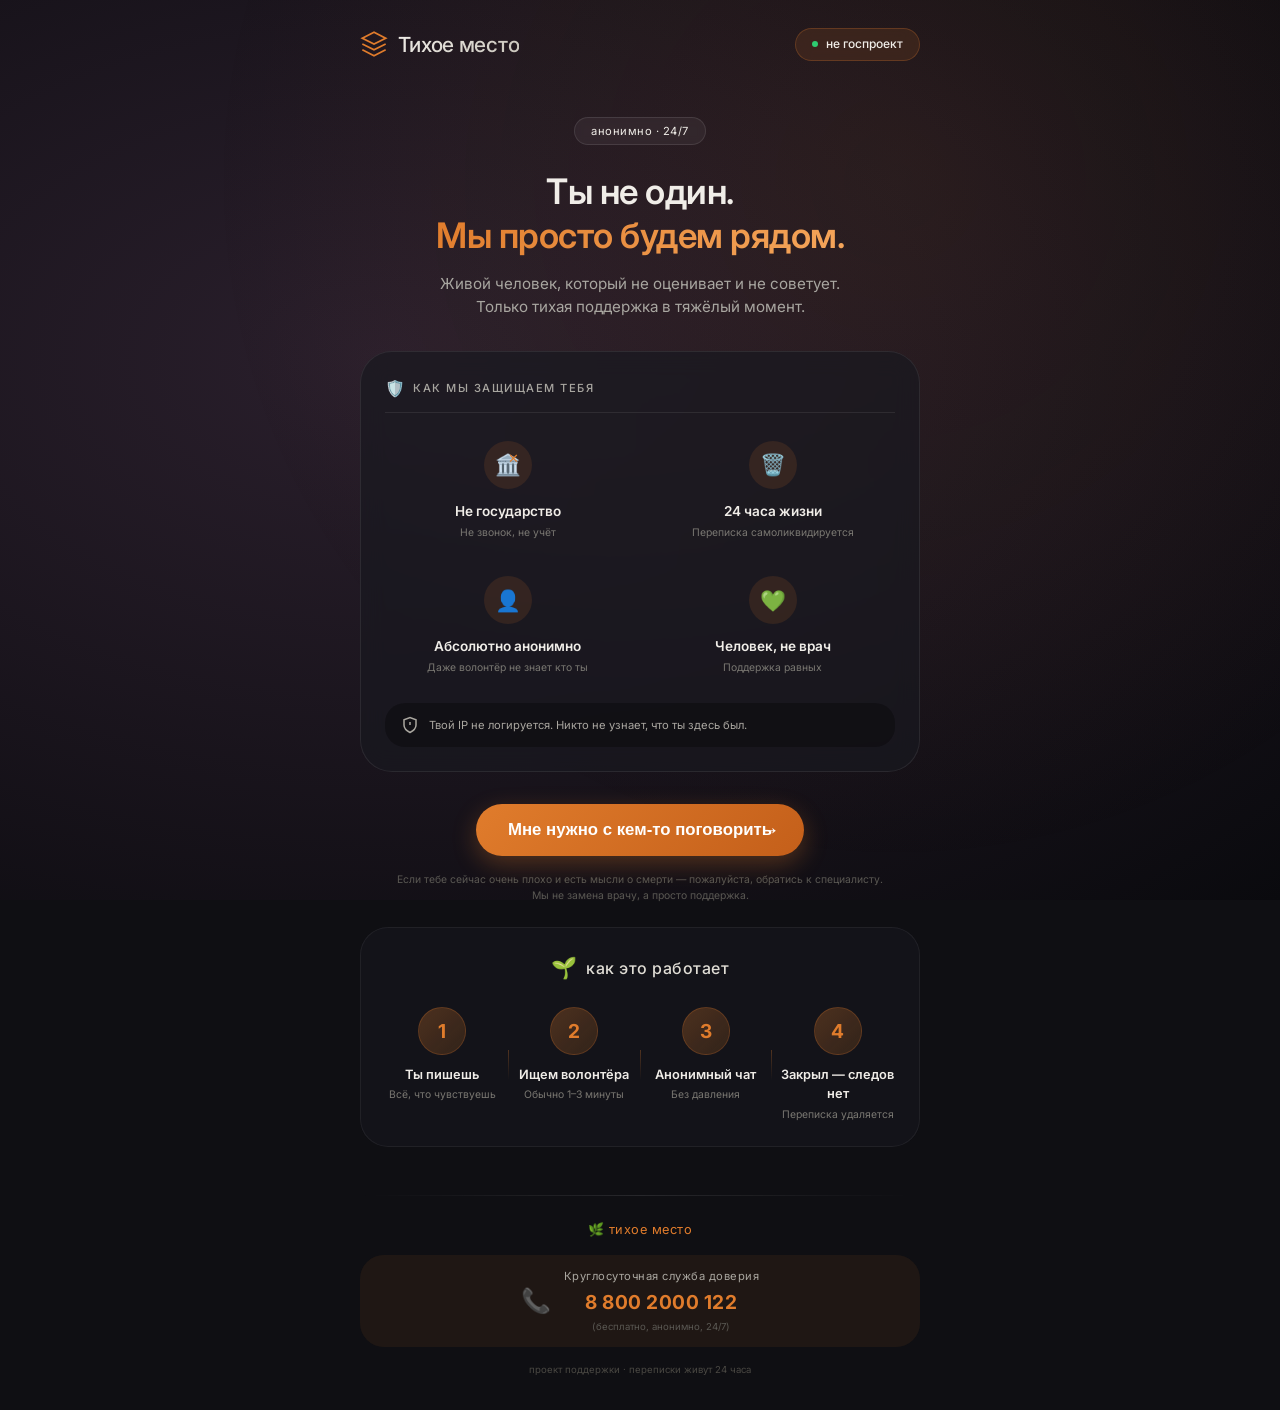
==== index.html @ 282c23d3 "rename: Тихий угол → Тихое место" ====
<!DOCTYPE html>
<html lang="ru">

<head>
  <meta charset="UTF-8">
  <meta name="viewport" content="width=device-width, initial-scale=1.0, user-scalable=yes, viewport-fit=cover">
  <title>Тихое место — анонимная поддержка</title>
  <link rel="stylesheet" href="style.css">
  <link
    href="https://fonts.googleapis.com/css2?family=Inter:opsz,wght@14..32,300;14..32,400;14..32,500;14..32,600;14..32,700&display=swap"
    rel="stylesheet">
</head>

<body>
  <div class="app">
    <div class="bg-gradient"></div>
    <div class="bg-blur"></div>

    <header class="header animate-fade-down">
      <div class="logo">
        <div class="logo-icon">
          <svg width="28" height="28" viewBox="0 0 24 24" fill="none" stroke="currentColor" stroke-width="1.5">
            <path d="M12 2L2 7l10 5 10-5-10-5zM2 17l10 5 10-5M2 12l10 5 10-5" />
          </svg>
        </div>
        <span class="logo-text">Тихое место</span>
      </div>
      <div class="trust-badge">
        <span class="badge-dot"></span>
        <span>не госпроект</span>
      </div>
    </header>

    <main class="main">
      <div class="hero animate-fade-up">
        <div class="hero-badge">
          <span>анонимно · 24/7</span>
        </div>
        <h1 class="hero-title">
          Ты не один.
          <br>
          <span class="hero-highlight">Мы просто будем рядом.</span>
        </h1>
        <p class="hero-description">
          Живой человек, который не оценивает и не советует.<br>
          Только тихая поддержка в тяжёлый момент.
        </p>
      </div>

      <div class="trust-card animate-scale-in">
        <div class="trust-header">
          <span class="trust-header-icon">🛡️</span>
          <span class="trust-header-title">как мы защищаем тебя</span>
        </div>
        <div class="trust-grid">
          <div class="trust-item">
            <div class="trust-icon-bg">
              <span>🏛️</span>
              <span class="cross">✕</span>
            </div>
            <div class="trust-text">Не государство</div>
            <div class="trust-sub">Не звонок, не учёт</div>
          </div>
          <div class="trust-item">
            <div class="trust-icon-bg">
              <span>🗑️</span>
            </div>
            <div class="trust-text">24 часа жизни</div>
            <div class="trust-sub">Переписка самоликвидируется</div>
          </div>
          <div class="trust-item">
            <div class="trust-icon-bg">
              <span>👤</span>
            </div>
            <div class="trust-text">Абсолютно анонимно</div>
            <div class="trust-sub">Даже волонтёр не знает кто ты</div>
          </div>
          <div class="trust-item">
            <div class="trust-icon-bg">
              <span>💚</span>
            </div>
            <div class="trust-text">Человек, не врач</div>
            <div class="trust-sub">Поддержка равных</div>
          </div>
        </div>
        <div class="trust-footer">
          <svg width="18" height="18" viewBox="0 0 24 24" fill="none" stroke="currentColor" stroke-width="2">
            <path d="M12 22s8-4 8-10V5l-8-3-8 3v7c0 6 8 10 8 10z" />
            <path d="M12 8v4M12 16h.01" />
          </svg>
          <span>Твой IP не логируется. Никто не узнает, что ты здесь был.</span>
        </div>
      </div>

      <div class="action animate-fade-up">
        <button id="startChatBtn" class="start-btn">
          <span class="btn-text">Мне нужно с кем-то поговорить</span>
          <span class="btn-glow"></span>
          <span class="btn-arrow">→</span>
        </button>
        <p class="disclaimer">
          Если тебе сейчас очень плохо и есть мысли о смерти — пожалуйста, обратись к специалисту.
          <br>Мы не замена врачу, а просто поддержка.
        </p>
      </div>

      <div class="how-card animate-fade-up">
        <div class="how-header">
          <div class="how-icon">🌱</div>
          <h3 class="how-title">как это работает</h3>
        </div>
        <div class="steps">
          <div class="step">
            <div class="step-circle">
              <span>1</span>
              <div class="step-pulse"></div>
            </div>
            <div class="step-info">
              <div class="step-title">Ты пишешь</div>
              <div class="step-desc">Всё, что чувствуешь</div>
            </div>
          </div>
          <div class="step-line"></div>
          <div class="step">
            <div class="step-circle">
              <span>2</span>
              <div class="step-pulse"></div>
            </div>
            <div class="step-info">
              <div class="step-title">Ищем волонтёра</div>
              <div class="step-desc">Обычно 1–3 минуты</div>
            </div>
          </div>
          <div class="step-line"></div>
          <div class="step">
            <div class="step-circle">
              <span>3</span>
              <div class="step-pulse"></div>
            </div>
            <div class="step-info">
              <div class="step-title">Анонимный чат</div>
              <div class="step-desc">Без давления</div>
            </div>
          </div>
          <div class="step-line"></div>
          <div class="step">
            <div class="step-circle">
              <span>4</span>
              <div class="step-pulse"></div>
            </div>
            <div class="step-info">
              <div class="step-title">Закрыл — следов нет</div>
              <div class="step-desc">Переписка удаляется</div>
            </div>
          </div>
        </div>
      </div>
    </main>

    <footer class="footer animate-fade-up">
      <div class="footer-divider"></div>
      <div class="footer-content">
        <div class="footer-logo">🌿 тихое место</div>
        <div class="footer-hotline">
          <div class="hotline-icon">📞</div>
          <div class="hotline-text">
            <span class="hotline-label">Круглосуточная служба доверия</span>
            <a href="tel:88002000122" class="hotline-number">8 800 2000 122</a>
            <span class="hotline-note">(бесплатно, анонимно, 24/7)</span>
          </div>
        </div>
        <div class="footer-copyright">
          <span>проект поддержки · переписки живут 24 часа</span>
        </div>
      </div>
    </footer>
  </div>

  <div id="chatModal" class="modal hidden">
    <div class="modal-overlay"></div>
    <div class="modal-container">
      <div class="modal-header">
        <div class="modal-status">
          <div class="status-dot pulse"></div>
          <span>анонимный чат</span>
        </div>
        <button id="closeChatModal" class="modal-close">
          <svg width="20" height="20" viewBox="0 0 24 24" fill="none" stroke="currentColor" stroke-width="2">
            <line x1="18" y1="6" x2="6" y2="18"></line>
            <line x1="6" y1="6" x2="18" y2="18"></line>
          </svg>
        </button>
      </div>
      <div id="chatMessages" class="chat-messages">
        <div class="message-system">
          <span class="msg-icon">🤝</span>
          <span>Ты в безопасном пространстве. Волонтёр не знает, кто ты.</span>
        </div>
        <div class="message-system">
          <div class="typing-dots">
            <span></span><span></span><span></span>
          </div>
          <span>Ожидание собеседника...</span>
        </div>
      </div>
      <div class="chat-input-wrapper">
        <div class="input-container">
          <textarea id="chatInput" placeholder="Напиши что-нибудь..." rows="1" disabled></textarea>
          <button id="sendChatBtn" class="send-btn" disabled>
            <svg width="20" height="20" viewBox="0 0 24 24" fill="none" stroke="currentColor" stroke-width="2">
              <line x1="22" y1="2" x2="11" y2="13"></line>
              <polygon points="22 2 15 22 11 13 2 9 22 2"></polygon>
            </svg>
          </button>
        </div>
        <button id="panicBtn" class="panic-btn">
          <svg width="16" height="16" viewBox="0 0 24 24" fill="none" stroke="currentColor" stroke-width="2">
            <circle cx="12" cy="12" r="10"></circle>
            <line x1="12" y1="8" x2="12" y2="12"></line>
            <line x1="12" y1="16" x2="12.01" y2="16"></line>
          </svg>
          <span>Закончить и стереть всё</span>
        </button>
      </div>
    </div>
  </div>

  <script src="script.js"></script>
</body>

</html>
---- style.css ----
* {
  margin: 0;
  padding: 0;
  box-sizing: border-box;
}

body {
  font-family: 'Inter', sans-serif;
  background: #0f0f13;
  color: #f0ede8;
  line-height: 1.5;
  -webkit-tap-highlight-color: transparent;
}

.app {
  position: relative;
  max-width: 600px;
  margin: 0 auto;
  padding: 1rem 1.25rem 2rem;
  min-height: 100vh;
  z-index: 2;
}

.bg-gradient {
  position: fixed;
  top: 0;
  left: 0;
  right: 0;
  bottom: 0;
  background: radial-gradient(ellipse at 30% 40%, #2a1f2c 0%, #0a0a0e 100%);
  z-index: -2;
}

.bg-blur {
  position: fixed;
  top: 0;
  left: 0;
  right: 0;
  bottom: 0;
  background: radial-gradient(circle at 70% 20%, rgba(224, 124, 44, 0.08) 0%, transparent 60%);
  z-index: -1;
}

@keyframes fadeDown {
  from {
    opacity: 0;
    transform: translateY(-20px);
  }

  to {
    opacity: 1;
    transform: translateY(0);
  }
}

@keyframes fadeUp {
  from {
    opacity: 0;
    transform: translateY(30px);
  }

  to {
    opacity: 1;
    transform: translateY(0);
  }
}

@keyframes scaleIn {
  from {
    opacity: 0;
    transform: scale(0.96);
  }

  to {
    opacity: 1;
    transform: scale(1);
  }
}

@keyframes pulse {

  0%,
  100% {
    opacity: 1;
    transform: scale(1);
  }

  50% {
    opacity: 0.5;
    transform: scale(1.2);
  }
}

@keyframes borderGlow {

  0%,
  100% {
    border-color: rgba(224, 124, 44, 0.3);
  }

  50% {
    border-color: rgba(224, 124, 44, 0.8);
  }
}

@keyframes shimmer {
  0% {
    background-position: -200% 0;
  }

  100% {
    background-position: 200% 0;
  }
}

.animate-fade-down {
  animation: fadeDown 0.6s ease-out;
}

.animate-fade-up {
  animation: fadeUp 0.6s ease-out;
}

.animate-scale-in {
  animation: scaleIn 0.5s ease-out;
}

.header {
  display: flex;
  justify-content: space-between;
  align-items: center;
  padding: 0.75rem 0 1.5rem;
  margin-bottom: 1rem;
}

.logo {
  display: flex;
  align-items: center;
  gap: 0.6rem;
  font-size: 1.3rem;
  font-weight: 500;
  letter-spacing: -0.3px;
}

.logo-icon {
  color: #e07c2c;
  display: flex;
  align-items: center;
}

.logo-text {
  background: linear-gradient(135deg, #f0ede8 0%, #c9c5bb 100%);
  -webkit-background-clip: text;
  background-clip: text;
  color: transparent;
  font-weight: 500;
}

.trust-badge {
  background: rgba(224, 124, 44, 0.12);
  backdrop-filter: blur(8px);
  padding: 0.4rem 1rem;
  border-radius: 40px;
  font-size: 0.75rem;
  font-weight: 500;
  display: flex;
  align-items: center;
  gap: 0.5rem;
  border: 1px solid rgba(224, 124, 44, 0.25);
}

.badge-dot {
  width: 6px;
  height: 6px;
  background: #2ecc71;
  border-radius: 50%;
  animation: pulse 1.5s infinite;
}

.hero {
  text-align: center;
  margin: 2rem 0 2rem;
}

.hero-badge {
  display: inline-flex;
  background: rgba(255, 255, 255, 0.05);
  backdrop-filter: blur(4px);
  padding: 0.3rem 1rem;
  border-radius: 40px;
  font-size: 0.7rem;
  letter-spacing: 0.5px;
  margin-bottom: 1.5rem;
  border: 0.5px solid rgba(255, 255, 255, 0.1);
}

.hero-title {
  font-size: 2.2rem;
  font-weight: 600;
  line-height: 1.25;
  margin-bottom: 1rem;
  letter-spacing: -0.5px;
}

.hero-highlight {
  background: linear-gradient(135deg, #e07c2c, #f5a65b);
  -webkit-background-clip: text;
  background-clip: text;
  color: transparent;
}

.hero-description {
  font-size: 0.95rem;
  color: #a8a6a0;
  line-height: 1.5;
}

.trust-card {
  background: rgba(25, 25, 32, 0.7);
  backdrop-filter: blur(12px);
  border-radius: 32px;
  padding: 1.5rem;
  margin-bottom: 2rem;
  border: 1px solid rgba(255, 255, 255, 0.08);
  transition: all 0.3s ease;
}

.trust-header {
  display: flex;
  align-items: center;
  gap: 0.5rem;
  margin-bottom: 1.25rem;
  padding-bottom: 0.75rem;
  border-bottom: 1px solid rgba(255, 255, 255, 0.08);
}

.trust-header-icon {
  font-size: 1rem;
}

.trust-header-title {
  font-size: 0.7rem;
  text-transform: uppercase;
  letter-spacing: 1.5px;
  color: #a8a6a0;
  font-weight: 500;
}

.trust-grid {
  display: grid;
  grid-template-columns: repeat(2, 1fr);
  gap: 1.25rem;
  margin-bottom: 1.25rem;
}

.trust-item {
  text-align: center;
  padding: 0.5rem;
}

.trust-icon-bg {
  background: rgba(224, 124, 44, 0.12);
  width: 48px;
  height: 48px;
  border-radius: 24px;
  display: flex;
  align-items: center;
  justify-content: center;
  margin: 0 auto 0.75rem;
  position: relative;
  font-size: 1.3rem;
}

.cross {
  position: absolute;
  font-size: 0.8rem;
  color: #e07c2c;
  margin-left: 0.8rem;
  margin-top: -0.8rem;
}

.trust-text {
  font-weight: 600;
  font-size: 0.85rem;
  margin-bottom: 0.2rem;
}

.trust-sub {
  font-size: 0.65rem;
  color: #7a7872;
}

.trust-footer {
  background: rgba(0, 0, 0, 0.3);
  border-radius: 20px;
  padding: 0.8rem 1rem;
  font-size: 0.7rem;
  display: flex;
  align-items: center;
  gap: 0.6rem;
  color: #aaa7a0;
}

.action {
  margin: 2rem 0 1.5rem;
  text-align: center;
}

.start-btn {
  background: linear-gradient(135deg, #e07c2c, #c45f1a);
  border: none;
  padding: 0;
  border-radius: 60px;
  cursor: pointer;
  position: relative;
  overflow: hidden;
  transition: transform 0.2s ease, box-shadow 0.2s ease;
  box-shadow: 0 8px 24px rgba(224, 124, 44, 0.3);
}

.start-btn:hover {
  transform: scale(1.02);
  box-shadow: 0 12px 32px rgba(224, 124, 44, 0.4);
}

.btn-text {
  display: inline-block;
  padding: 1rem 2rem;
  font-size: 1.05rem;
  font-weight: 600;
  color: white;
  background: transparent;
  position: relative;
  z-index: 2;
}

.btn-glow {
  position: absolute;
  top: 0;
  left: -100%;
  width: 100%;
  height: 100%;
  background: linear-gradient(90deg, transparent, rgba(255, 255, 255, 0.2), transparent);
  animation: shimmer 3s infinite;
}

.btn-arrow {
  position: absolute;
  right: 1.5rem;
  top: 50%;
  transform: translateY(-50%);
  font-size: 1.3rem;
  color: white;
  z-index: 2;
}

.disclaimer {
  font-size: 0.65rem;
  color: #5a5853;
  margin-top: 1rem;
  max-width: 90%;
  margin-left: auto;
  margin-right: auto;
}

.how-card {
  background: rgba(25, 25, 32, 0.5);
  backdrop-filter: blur(8px);
  border-radius: 28px;
  padding: 1.5rem;
  margin: 1rem 0 1.5rem;
  border: 1px solid rgba(255, 255, 255, 0.06);
}

.how-header {
  display: flex;
  align-items: center;
  justify-content: center;
  gap: 0.6rem;
  margin-bottom: 1.5rem;
}

.how-icon {
  font-size: 1.3rem;
}

.how-title {
  font-size: 1rem;
  font-weight: 500;
  letter-spacing: 0.5px;
  color: #e0ddd5;
}

.steps {
  display: flex;
  flex-wrap: wrap;
  justify-content: space-between;
  gap: 0.5rem;
}

.step {
  flex: 1;
  min-width: 100px;
  text-align: center;
  display: flex;
  flex-direction: column;
  align-items: center;
  gap: 0.6rem;
}

.step-circle {
  width: 48px;
  height: 48px;
  background: linear-gradient(135deg, rgba(224, 124, 44, 0.2), rgba(224, 124, 44, 0.05));
  border-radius: 50%;
  display: flex;
  align-items: center;
  justify-content: center;
  font-weight: 700;
  font-size: 1.2rem;
  color: #e07c2c;
  border: 1px solid rgba(224, 124, 44, 0.3);
  position: relative;
}

.step-pulse {
  position: absolute;
  width: 100%;
  height: 100%;
  border-radius: 50%;
  animation: pulse 2s infinite;
  background: rgba(224, 124, 44, 0.1);
}

.step-info {
  text-align: center;
}

.step-title {
  font-size: 0.8rem;
  font-weight: 600;
  margin-bottom: 0.2rem;
}

.step-desc {
  font-size: 0.65rem;
  color: #7a7872;
}

.step-line {
  width: 1px;
  height: 30px;
  background: linear-gradient(to bottom, rgba(224, 124, 44, 0.3), transparent);
  align-self: center;
}

@media (max-width: 500px) {
  .step-line {
    display: none;
  }

  .step {
    min-width: 80px;
  }

  .hero-title {
    font-size: 1.8rem;
  }
}

.footer {
  margin-top: 2rem;
  padding-top: 1rem;
}

.footer-divider {
  height: 1px;
  background: linear-gradient(90deg, transparent, rgba(255, 255, 255, 0.1), transparent);
  margin-bottom: 1.5rem;
}

.footer-content {
  text-align: center;
}

.footer-logo {
  font-size: 0.8rem;
  color: #e07c2c;
  margin-bottom: 1rem;
  letter-spacing: 0.5px;
}

.footer-hotline {
  background: rgba(224, 124, 44, 0.08);
  border-radius: 24px;
  padding: 0.8rem 1.2rem;
  display: flex;
  align-items: center;
  justify-content: center;
  gap: 0.8rem;
  margin-bottom: 1rem;
  flex-wrap: wrap;
}

.hotline-icon {
  font-size: 1.5rem;
}

.hotline-text {
  display: flex;
  flex-direction: column;
  gap: 0.2rem;
}

.hotline-label {
  font-size: 0.7rem;
  color: #aaa7a0;
  letter-spacing: 0.5px;
}

.hotline-number {
  font-size: 1.2rem;
  font-weight: 700;
  color: #e07c2c;
  text-decoration: none;
  letter-spacing: 0.5px;
}

.hotline-note {
  font-size: 0.6rem;
  color: #5a5853;
}

.footer-copyright {
  font-size: 0.6rem;
  color: #4a4843;
}

.modal {
  position: fixed;
  top: 0;
  left: 0;
  width: 100%;
  height: 100%;
  z-index: 2000;
  display: flex;
  align-items: center;
  justify-content: center;
}

.modal.hidden {
  display: none;
}

.modal-overlay {
  position: absolute;
  top: 0;
  left: 0;
  width: 100%;
  height: 100%;
  background: rgba(8, 8, 12, 0.92);
  backdrop-filter: blur(16px);
}

.modal-container {
  position: relative;
  width: 90%;
  max-width: 480px;
  height: 75vh;
  background: rgba(20, 20, 26, 0.96);
  backdrop-filter: blur(20px);
  border-radius: 36px;
  display: flex;
  flex-direction: column;
  overflow: hidden;
  border: 1px solid rgba(224, 124, 44, 0.2);
  box-shadow: 0 25px 50px rgba(0, 0, 0, 0.5);
  animation: scaleIn 0.3s ease-out;
}

.modal-header {
  display: flex;
  justify-content: space-between;
  align-items: center;
  padding: 1.2rem 1.5rem;
  background: rgba(0, 0, 0, 0.3);
  border-bottom: 1px solid rgba(255, 255, 255, 0.06);
}

.modal-status {
  display: flex;
  align-items: center;
  gap: 0.6rem;
  font-size: 0.85rem;
  font-weight: 500;
}

.status-dot {
  width: 8px;
  height: 8px;
  background: #2ecc71;
  border-radius: 50%;
}

.pulse {
  animation: pulse 1.5s infinite;
}

.modal-close {
  background: rgba(255, 255, 255, 0.05);
  border: none;
  width: 32px;
  height: 32px;
  border-radius: 20px;
  display: flex;
  align-items: center;
  justify-content: center;
  cursor: pointer;
  color: #aaa7a0;
  transition: all 0.2s;
}

.modal-close:hover {
  background: rgba(224, 124, 44, 0.2);
  color: #e07c2c;
}

.chat-messages {
  flex: 1;
  overflow-y: auto;
  padding: 1rem 1.2rem;
  display: flex;
  flex-direction: column;
  gap: 0.8rem;
}

.message-system {
  background: rgba(255, 255, 255, 0.04);
  padding: 0.7rem 1rem;
  border-radius: 20px;
  font-size: 0.75rem;
  text-align: center;
  color: #bbb8b0;
  display: flex;
  align-items: center;
  justify-content: center;
  gap: 0.5rem;
}

.typing-dots {
  display: flex;
  gap: 3px;
}

.typing-dots span {
  width: 4px;
  height: 4px;
  background: #e07c2c;
  border-radius: 50%;
  animation: pulse 1.4s infinite;
}

.typing-dots span:nth-child(2) {
  animation-delay: 0.2s;
}

.typing-dots span:nth-child(3) {
  animation-delay: 0.4s;
}

.user-message {
  background: linear-gradient(135deg, #e07c2c, #c45f1a);
  color: white;
  align-self: flex-end;
  padding: 0.7rem 1rem;
  border-radius: 22px 22px 5px 22px;
  max-width: 80%;
  word-wrap: break-word;
  font-size: 0.9rem;
}

.volunteer-message {
  background: rgba(255, 255, 255, 0.08);
  color: #f0ede8;
  align-self: flex-start;
  padding: 0.7rem 1rem;
  border-radius: 22px 22px 22px 5px;
  max-width: 80%;
  word-wrap: break-word;
  font-size: 0.9rem;
}

.chat-input-wrapper {
  padding: 1rem;
  border-top: 1px solid rgba(255, 255, 255, 0.06);
  display: flex;
  flex-direction: column;
  gap: 0.8rem;
}

.input-container {
  display: flex;
  gap: 0.6rem;
  align-items: flex-end;
}

.input-container textarea {
  flex: 1;
  background: rgba(0, 0, 0, 0.4);
  border: 1px solid rgba(224, 124, 44, 0.2);
  border-radius: 28px;
  padding: 0.8rem 1rem;
  color: #f0ede8;
  font-family: 'Inter', sans-serif;
  font-size: 0.9rem;
  resize: none;
  outline: none;
  transition: border 0.2s;
}

.input-container textarea:focus {
  border-color: #e07c2c;
}

.send-btn {
  background: #e07c2c;
  border: none;
  width: 44px;
  height: 44px;
  border-radius: 44px;
  display: flex;
  align-items: center;
  justify-content: center;
  cursor: pointer;
  transition: all 0.2s;
}

.send-btn:disabled {
  opacity: 0.4;
  cursor: not-allowed;
}

.panic-btn {
  background: transparent;
  border: 1px solid rgba(161, 66, 66, 0.4);
  color: #e08484;
  padding: 0.6rem 1rem;
  border-radius: 40px;
  font-size: 0.75rem;
  display: flex;
  align-items: center;
  justify-content: center;
  gap: 0.5rem;
  cursor: pointer;
  transition: all 0.2s;
}

.panic-btn:hover {
  background: rgba(161, 66, 66, 0.1);
  border-color: #c95a5a;
}
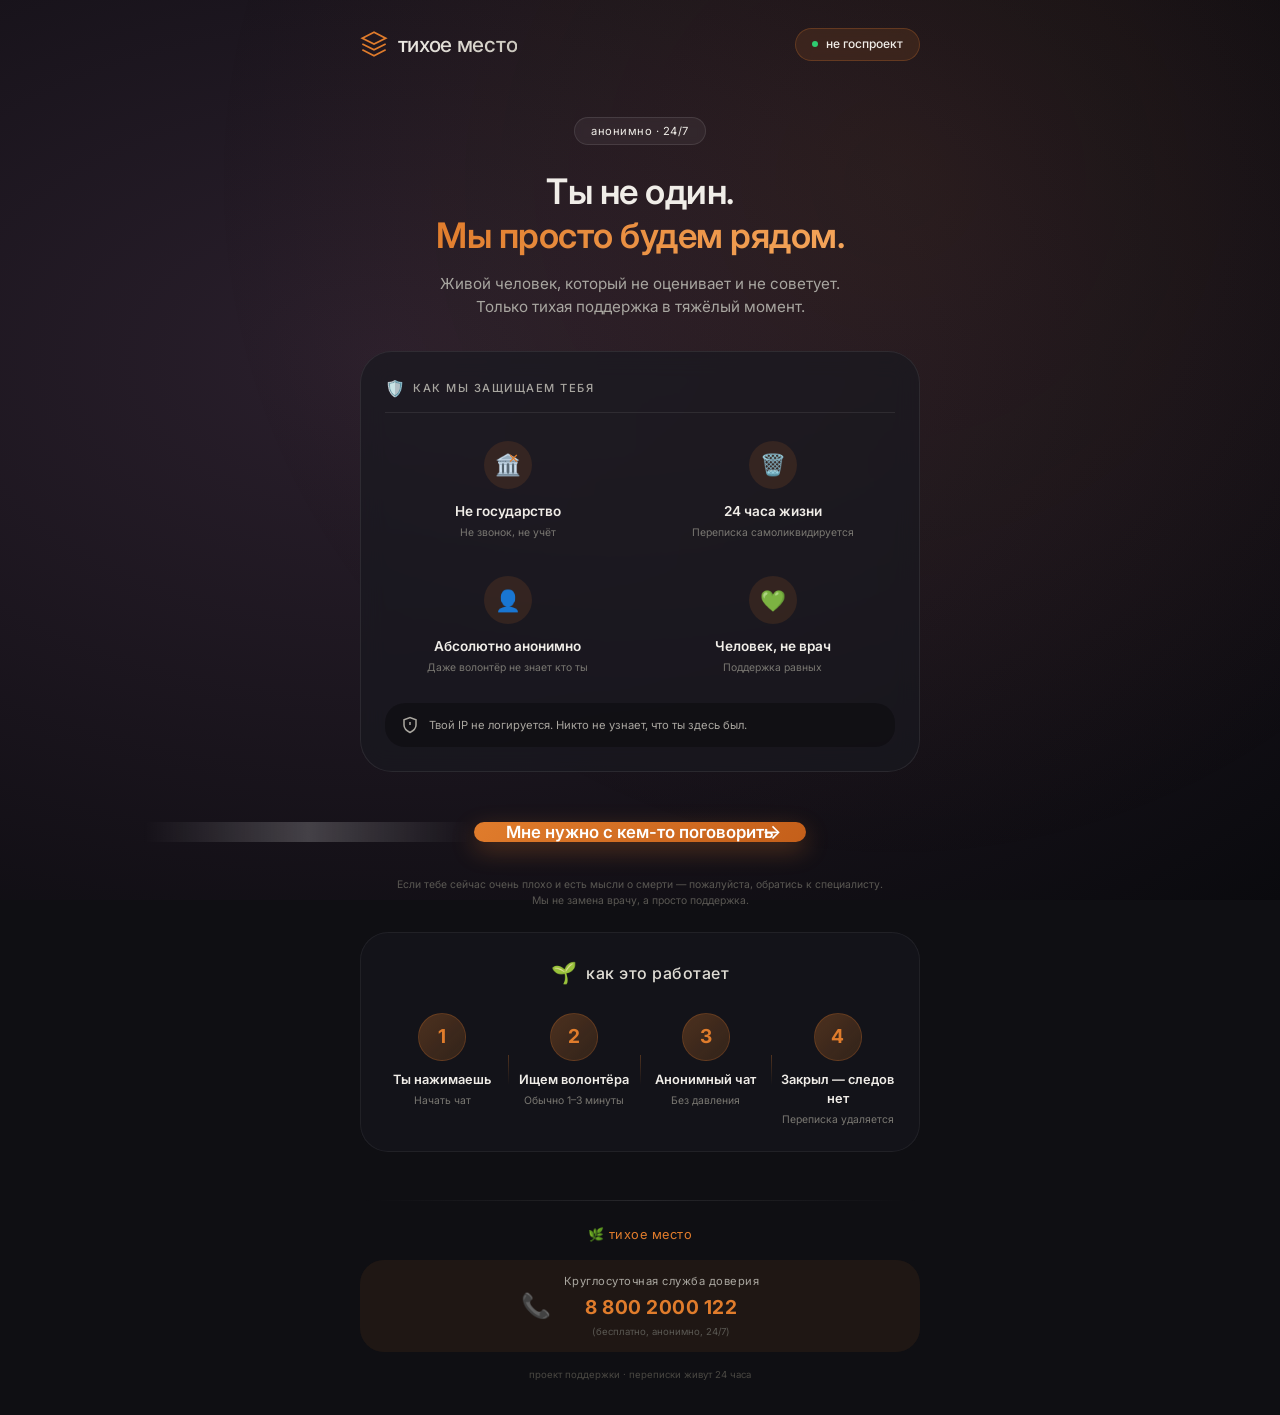
==== commit 598a1879: "feat: добавил отдельную страницу чата вместо модального окна" ====
--- a/index.html
+++ b/index.html
@@ -3,7 +3,7 @@
 
 <head>
   <meta charset="UTF-8">
-  <meta name="viewport" content="width=device-width, initial-scale=1.0, user-scalable=yes, viewport-fit=cover">
+  <meta name="viewport" content="width=device-width, initial-scale=1.0, viewport-fit=cover">
   <title>Тихое место — анонимная поддержка</title>
   <link rel="stylesheet" href="style.css">
   <link
@@ -23,7 +23,7 @@
             <path d="M12 2L2 7l10 5 10-5-10-5zM2 17l10 5 10-5M2 12l10 5 10-5" />
           </svg>
         </div>
-        <span class="logo-text">Тихое место</span>
+        <span class="logo-text">тихое место</span>
       </div>
       <div class="trust-badge">
         <span class="badge-dot"></span>
@@ -93,11 +93,11 @@
       </div>
 
       <div class="action animate-fade-up">
-        <button id="startChatBtn" class="start-btn">
+        <a href="chat.html" class="start-btn" id="startChatBtn">
           <span class="btn-text">Мне нужно с кем-то поговорить</span>
           <span class="btn-glow"></span>
           <span class="btn-arrow">→</span>
-        </button>
+        </a>
         <p class="disclaimer">
           Если тебе сейчас очень плохо и есть мысли о смерти — пожалуйста, обратись к специалисту.
           <br>Мы не замена врачу, а просто поддержка.
@@ -116,8 +116,8 @@
               <div class="step-pulse"></div>
             </div>
             <div class="step-info">
-              <div class="step-title">Ты пишешь</div>
-              <div class="step-desc">Всё, что чувствуешь</div>
+              <div class="step-title">Ты нажимаешь</div>
+              <div class="step-desc">Начать чат</div>
             </div>
           </div>
           <div class="step-line"></div>
@@ -176,55 +176,6 @@
     </footer>
   </div>
 
-  <div id="chatModal" class="modal hidden">
-    <div class="modal-overlay"></div>
-    <div class="modal-container">
-      <div class="modal-header">
-        <div class="modal-status">
-          <div class="status-dot pulse"></div>
-          <span>анонимный чат</span>
-        </div>
-        <button id="closeChatModal" class="modal-close">
-          <svg width="20" height="20" viewBox="0 0 24 24" fill="none" stroke="currentColor" stroke-width="2">
-            <line x1="18" y1="6" x2="6" y2="18"></line>
-            <line x1="6" y1="6" x2="18" y2="18"></line>
-          </svg>
-        </button>
-      </div>
-      <div id="chatMessages" class="chat-messages">
-        <div class="message-system">
-          <span class="msg-icon">🤝</span>
-          <span>Ты в безопасном пространстве. Волонтёр не знает, кто ты.</span>
-        </div>
-        <div class="message-system">
-          <div class="typing-dots">
-            <span></span><span></span><span></span>
-          </div>
-          <span>Ожидание собеседника...</span>
-        </div>
-      </div>
-      <div class="chat-input-wrapper">
-        <div class="input-container">
-          <textarea id="chatInput" placeholder="Напиши что-нибудь..." rows="1" disabled></textarea>
-          <button id="sendChatBtn" class="send-btn" disabled>
-            <svg width="20" height="20" viewBox="0 0 24 24" fill="none" stroke="currentColor" stroke-width="2">
-              <line x1="22" y1="2" x2="11" y2="13"></line>
-              <polygon points="22 2 15 22 11 13 2 9 22 2"></polygon>
-            </svg>
-          </button>
-        </div>
-        <button id="panicBtn" class="panic-btn">
-          <svg width="16" height="16" viewBox="0 0 24 24" fill="none" stroke="currentColor" stroke-width="2">
-            <circle cx="12" cy="12" r="10"></circle>
-            <line x1="12" y1="8" x2="12" y2="12"></line>
-            <line x1="12" y1="16" x2="12.01" y2="16"></line>
-          </svg>
-          <span>Закончить и стереть всё</span>
-        </button>
-      </div>
-    </div>
-  </div>
-
   <script src="script.js"></script>
 </body>
 
--- a/style.css
+++ b/style.css
@@ -758,4 +758,181 @@
 .panic-btn:hover {
   background: rgba(161, 66, 66, 0.1);
   border-color: #c95a5a;
+}
+
+.chat-page {
+  overflow: hidden;
+  height: 100vh;
+}
+
+.chat-app {
+  position: relative;
+  height: 100vh;
+  display: flex;
+  flex-direction: column;
+  background: #0f0f13;
+}
+
+.chat-bg-gradient {
+  position: fixed;
+  top: 0;
+  left: 0;
+  right: 0;
+  bottom: 0;
+  background: radial-gradient(ellipse at 30% 40%, #2a1f2c 0%, #0a0a0e 100%);
+  z-index: 0;
+}
+
+.chat-bg-blur {
+  position: fixed;
+  top: 0;
+  left: 0;
+  right: 0;
+  bottom: 0;
+  background: radial-gradient(circle at 70% 20%, rgba(224, 124, 44, 0.08) 0%, transparent 60%);
+  z-index: 0;
+}
+
+.chat-header {
+  position: relative;
+  z-index: 2;
+  display: flex;
+  justify-content: space-between;
+  align-items: center;
+  padding: 1rem 1.2rem;
+  background: rgba(20, 20, 26, 0.9);
+  backdrop-filter: blur(20px);
+  border-bottom: 1px solid rgba(255, 255, 255, 0.06);
+}
+
+.chat-back-btn {
+  display: flex;
+  align-items: center;
+  gap: 0.4rem;
+  color: #aaa7a0;
+  text-decoration: none;
+  font-size: 0.85rem;
+  padding: 0.4rem 0.8rem;
+  border-radius: 40px;
+  background: rgba(255, 255, 255, 0.05);
+  transition: all 0.2s;
+}
+
+.chat-back-btn:hover {
+  background: rgba(224, 124, 44, 0.15);
+  color: #e07c2c;
+}
+
+.chat-header-info {
+  display: flex;
+  align-items: center;
+  gap: 0.6rem;
+  font-size: 0.8rem;
+  color: #c0bcb2;
+}
+
+.chat-panic-header {
+  display: flex;
+  align-items: center;
+  gap: 0.4rem;
+  background: transparent;
+  border: 1px solid rgba(161, 66, 66, 0.4);
+  color: #e08484;
+  padding: 0.4rem 0.8rem;
+  border-radius: 40px;
+  font-size: 0.75rem;
+  cursor: pointer;
+  transition: all 0.2s;
+}
+
+.chat-panic-header:hover {
+  background: rgba(161, 66, 66, 0.1);
+  border-color: #c95a5a;
+}
+
+.chat-messages-page {
+  position: relative;
+  z-index: 2;
+  flex: 1;
+  overflow-y: auto;
+  padding: 1rem 1.2rem;
+  display: flex;
+  flex-direction: column;
+  gap: 0.8rem;
+}
+
+.chat-input-page {
+  position: relative;
+  z-index: 2;
+  padding: 0.8rem 1rem 1rem;
+  background: rgba(20, 20, 26, 0.9);
+  backdrop-filter: blur(20px);
+  border-top: 1px solid rgba(255, 255, 255, 0.06);
+}
+
+.input-container-page {
+  display: flex;
+  gap: 0.6rem;
+  align-items: flex-end;
+}
+
+.input-container-page textarea {
+  flex: 1;
+  background: rgba(0, 0, 0, 0.4);
+  border: 1px solid rgba(224, 124, 44, 0.2);
+  border-radius: 28px;
+  padding: 0.8rem 1rem;
+  color: #f0ede8;
+  font-family: 'Inter', sans-serif;
+  font-size: 0.9rem;
+  resize: none;
+  outline: none;
+  transition: border 0.2s;
+}
+
+.input-container-page textarea:focus {
+  border-color: #e07c2c;
+}
+
+.send-btn-page {
+  background: #e07c2c;
+  border: none;
+  width: 44px;
+  height: 44px;
+  border-radius: 44px;
+  display: flex;
+  align-items: center;
+  justify-content: center;
+  cursor: pointer;
+  transition: all 0.2s;
+}
+
+.send-btn-page:disabled {
+  opacity: 0.4;
+  cursor: not-allowed;
+}
+
+.chat-note {
+  text-align: center;
+  font-size: 0.6rem;
+  color: #5a5853;
+  margin-top: 0.6rem;
+}
+
+.chat-messages-page .message-system,
+.chat-messages-page .user-message,
+.chat-messages-page .volunteer-message {
+  animation: fadeInMessage 0.3s ease-out;
+}
+
+@keyframes fadeInMessage {
+  from {
+    opacity: 0;
+    transform: translateY(10px);
+  }
+
+  to {
+    opacity: 1;
+    transform: translateY(0);
+  }
 }
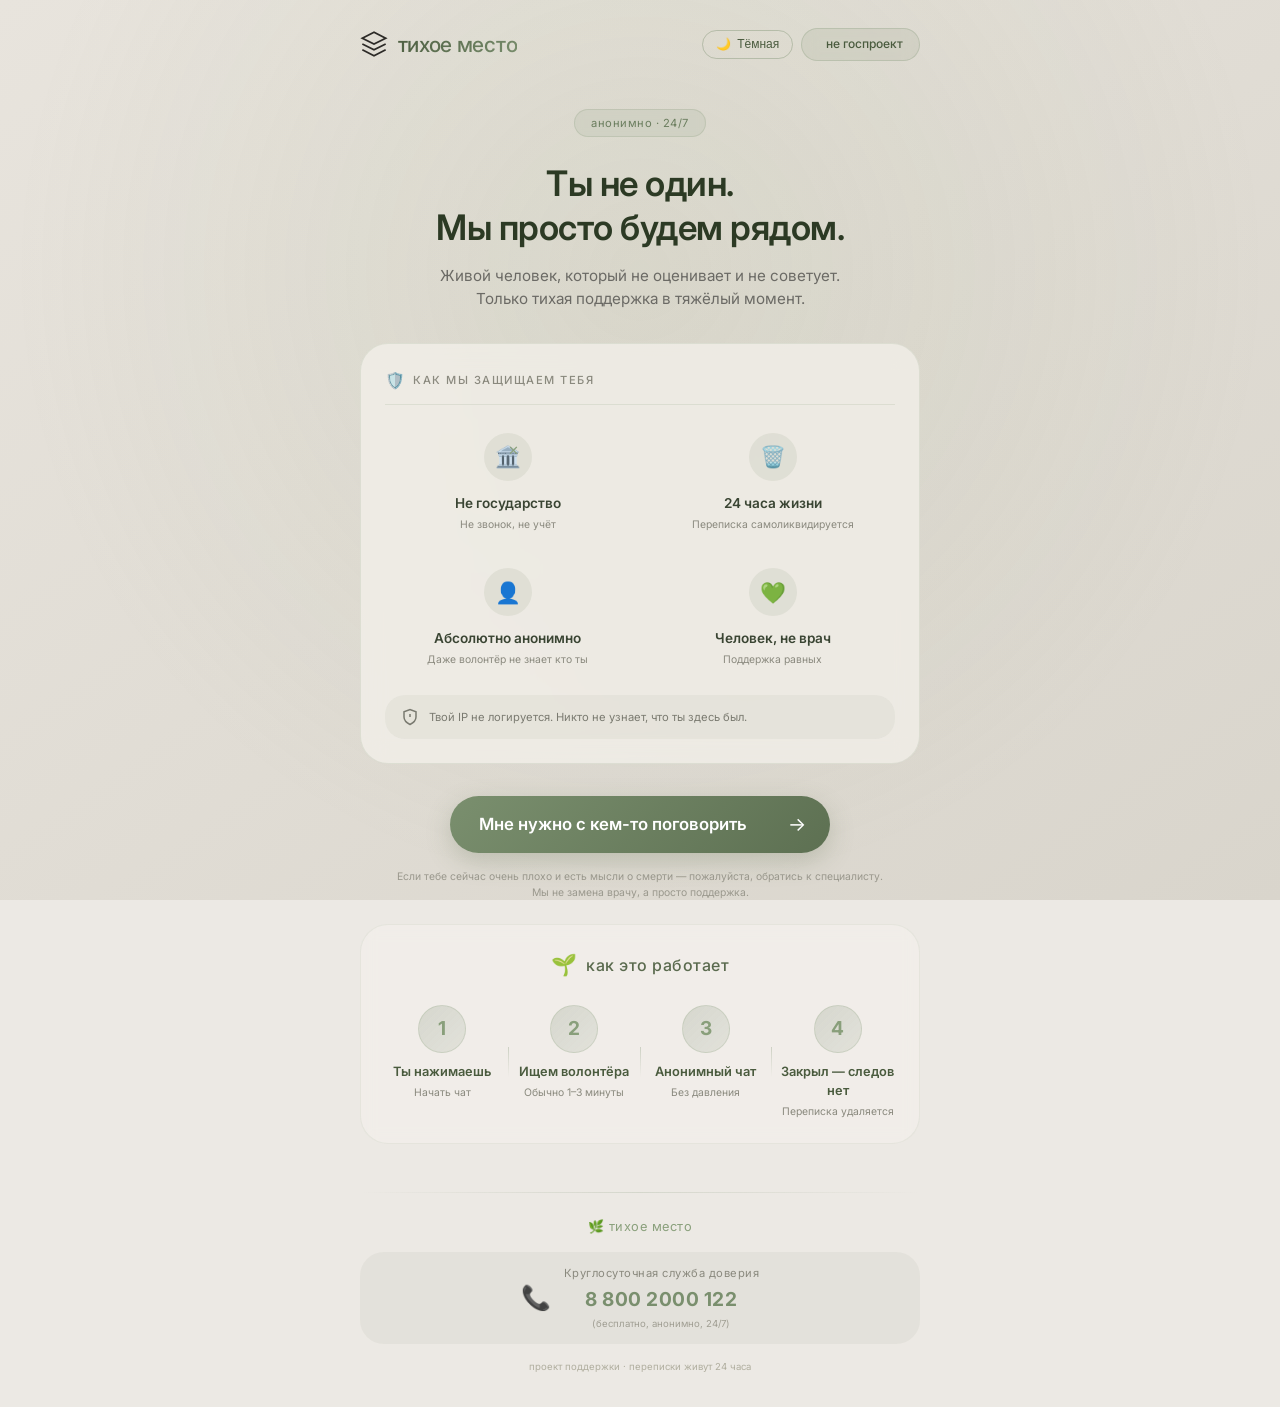
==== commit 2ead035d: "fix: полный script.js и chat.js с переключением темы" ====
--- a/index.html
+++ b/index.html
@@ -11,7 +11,7 @@
     rel="stylesheet">
 </head>
 
-<body>
+<body class="light-theme">
   <div class="app">
     <div class="bg-gradient"></div>
     <div class="bg-blur"></div>
@@ -25,9 +25,15 @@
         </div>
         <span class="logo-text">тихое место</span>
       </div>
-      <div class="trust-badge">
-        <span class="badge-dot"></span>
-        <span>не госпроект</span>
+      <div style="display: flex; gap: 0.5rem; align-items: center;">
+        <button id="themeToggle" class="theme-toggle">
+          <span class="theme-icon">🌙</span>
+          <span class="theme-text">Тёмная</span>
+        </button>
+        <div class="trust-badge">
+          <span class="badge-dot"></span>
+          <span>не госпроект</span>
+        </div>
       </div>
     </header>
 
--- a/style.css
+++ b/style.css
@@ -6,12 +6,223 @@
 
 body {
   font-family: 'Inter', sans-serif;
-  background: #0f0f13;
-  color: #f0ede8;
   line-height: 1.5;
   -webkit-tap-highlight-color: transparent;
-}
-
+  transition: background-color 0.3s ease, color 0.3s ease;
+}
+
+/* ========== СВЕТЛАЯ ТЕМА (уютная, бежево-зелёная) ========== */
+body.light-theme {
+  background: #ece9e4;
+  color: #2c2a27;
+}
+
+body.light-theme .bg-gradient {
+  background: linear-gradient(145deg, #e8e4dd 0%, #d9d5cc 100%);
+}
+
+body.light-theme .bg-blur {
+  background: radial-gradient(circle at 50% 30%, rgba(148, 163, 118, 0.12) 0%, transparent 70%);
+}
+
+body.light-theme .logo-text {
+  background: linear-gradient(135deg, #4a5b3e, #7a8f6e);
+  -webkit-background-clip: text;
+  background-clip: text;
+  color: transparent;
+}
+
+body.light-theme .trust-badge {
+  background: rgba(122, 143, 110, 0.12);
+  border: 1px solid rgba(122, 143, 110, 0.25);
+  color: #4a5b3e;
+}
+
+body.light-theme .badge-dot {
+  background: #8aa07c;
+}
+
+body.light-theme .hero-title {
+  color: #2c3a24;
+}
+
+body.light-theme .hero-description {
+  color: #6b6a65;
+}
+
+body.light-theme .trust-card {
+  background: rgba(245, 242, 237, 0.7);
+  border: 1px solid rgba(122, 143, 110, 0.15);
+}
+
+body.light-theme .trust-header-title {
+  color: #8a897e;
+}
+
+body.light-theme .trust-text {
+  color: #3a4533;
+}
+
+body.light-theme .trust-sub {
+  color: #8a897e;
+}
+
+body.light-theme .trust-footer {
+  background: rgba(122, 143, 110, 0.08);
+  color: #7a7a70;
+}
+
+body.light-theme .how-card {
+  background: rgba(245, 242, 237, 0.5);
+  border: 1px solid rgba(122, 143, 110, 0.1);
+}
+
+body.light-theme .how-title {
+  color: #5a6a4e;
+}
+
+body.light-theme .step-title {
+  color: #4a5b3e;
+}
+
+body.light-theme .step-desc {
+  color: #8a897e;
+}
+
+body.light-theme .disclaimer {
+  color: #9a988d;
+}
+
+body.light-theme .footer-logo {
+  color: #8aa07c;
+}
+
+body.light-theme .hotline-label {
+  color: #8a897e;
+}
+
+body.light-theme .hotline-number {
+  color: #7a8f6e;
+}
+
+body.light-theme .hotline-note {
+  color: #a09e93;
+}
+
+body.light-theme .footer-copyright {
+  color: #b0ae9f;
+}
+
+/* ========== ТЁМНАЯ ТЕМА (спокойный полумрак, глубокий синий) ========== */
+body.dark-theme {
+  background: #0f1117;
+  color: #e8e9ee;
+}
+
+body.dark-theme .bg-gradient {
+  background: radial-gradient(ellipse at 30% 40%, #1a1f2a 0%, #0a0c10 100%);
+}
+
+body.dark-theme .bg-blur {
+  background: radial-gradient(circle at 70% 20%, rgba(79, 120, 189, 0.1) 0%, transparent 60%);
+}
+
+body.dark-theme .logo-text {
+  background: linear-gradient(135deg, #8aa0c0, #5d7aad);
+  -webkit-background-clip: text;
+  background-clip: text;
+  color: transparent;
+}
+
+body.dark-theme .trust-badge {
+  background: rgba(93, 122, 173, 0.12);
+  border: 1px solid rgba(93, 122, 173, 0.25);
+  color: #8aa0c0;
+}
+
+body.dark-theme .badge-dot {
+  background: #5d7aad;
+}
+
+body.dark-theme .hero-title {
+  color: #e8e9ee;
+}
+
+body.dark-theme .hero-highlight {
+  background: linear-gradient(135deg, #8aa0c0, #5d7aad);
+  -webkit-background-clip: text;
+  background-clip: text;
+  color: transparent;
+}
+
+body.dark-theme .hero-description {
+  color: #9ca3af;
+}
+
+body.dark-theme .trust-card {
+  background: rgba(20, 24, 34, 0.7);
+  border: 1px solid rgba(255, 255, 255, 0.06);
+}
+
+body.dark-theme .trust-header-title {
+  color: #9ca3af;
+}
+
+body.dark-theme .trust-text {
+  color: #d1d5db;
+}
+
+body.dark-theme .trust-sub {
+  color: #6b7280;
+}
+
+body.dark-theme .trust-footer {
+  background: rgba(0, 0, 0, 0.3);
+  color: #8b92a1;
+}
+
+body.dark-theme .how-card {
+  background: rgba(20, 24, 34, 0.5);
+  border: 1px solid rgba(255, 255, 255, 0.05);
+}
+
+body.dark-theme .how-title {
+  color: #d1d5db;
+}
+
+body.dark-theme .step-title {
+  color: #a8b2c9;
+}
+
+body.dark-theme .step-desc {
+  color: #6b7280;
+}
+
+body.dark-theme .disclaimer {
+  color: #5a5f6e;
+}
+
+body.dark-theme .footer-logo {
+  color: #5d7aad;
+}
+
+body.dark-theme .hotline-label {
+  color: #9ca3af;
+}
+
+body.dark-theme .hotline-number {
+  color: #8aa0c0;
+}
+
+body.dark-theme .hotline-note {
+  color: #5a5f6e;
+}
+
+body.dark-theme .footer-copyright {
+  color: #4a4f5c;
+}
+
+/* ========== ОБЩИЕ СТИЛИ ========== */
 .app {
   position: relative;
   max-width: 600px;
@@ -21,24 +232,26 @@
   z-index: 2;
 }
 
-.bg-gradient {
+.bg-gradient,
+.chat-bg-gradient {
   position: fixed;
   top: 0;
   left: 0;
   right: 0;
   bottom: 0;
-  background: radial-gradient(ellipse at 30% 40%, #2a1f2c 0%, #0a0a0e 100%);
   z-index: -2;
-}
-
-.bg-blur {
+  transition: background 0.3s ease;
+}
+
+.bg-blur,
+.chat-bg-blur {
   position: fixed;
   top: 0;
   left: 0;
   right: 0;
   bottom: 0;
-  background: radial-gradient(circle at 70% 20%, rgba(224, 124, 44, 0.08) 0%, transparent 60%);
   z-index: -1;
+  transition: background 0.3s ease;
 }
 
 @keyframes fadeDown {
@@ -87,42 +300,30 @@
 
   50% {
     opacity: 0.5;
-    transform: scale(1.2);
-  }
-}
-
-@keyframes borderGlow {
-
-  0%,
-  100% {
-    border-color: rgba(224, 124, 44, 0.3);
-  }
-
-  50% {
-    border-color: rgba(224, 124, 44, 0.8);
+    transform: scale(1.15);
   }
 }
 
 @keyframes shimmer {
   0% {
-    background-position: -200% 0;
+    left: -100%;
   }
 
   100% {
-    background-position: 200% 0;
+    left: 100%;
   }
 }
 
 .animate-fade-down {
-  animation: fadeDown 0.6s ease-out;
+  animation: fadeDown 0.5s ease-out;
 }
 
 .animate-fade-up {
-  animation: fadeUp 0.6s ease-out;
+  animation: fadeUp 0.5s ease-out;
 }
 
 .animate-scale-in {
-  animation: scaleIn 0.5s ease-out;
+  animation: scaleIn 0.4s ease-out;
 }
 
 .header {
@@ -130,7 +331,7 @@
   justify-content: space-between;
   align-items: center;
   padding: 0.75rem 0 1.5rem;
-  margin-bottom: 1rem;
+  margin-bottom: 0.5rem;
 }
 
 .logo {
@@ -143,21 +344,11 @@
 }
 
 .logo-icon {
-  color: #e07c2c;
-  display: flex;
-  align-items: center;
-}
-
-.logo-text {
-  background: linear-gradient(135deg, #f0ede8 0%, #c9c5bb 100%);
-  -webkit-background-clip: text;
-  background-clip: text;
-  color: transparent;
-  font-weight: 500;
+  display: flex;
+  align-items: center;
 }
 
 .trust-badge {
-  background: rgba(224, 124, 44, 0.12);
   backdrop-filter: blur(8px);
   padding: 0.4rem 1rem;
   border-radius: 40px;
@@ -166,32 +357,33 @@
   display: flex;
   align-items: center;
   gap: 0.5rem;
-  border: 1px solid rgba(224, 124, 44, 0.25);
-}
-
-.badge-dot {
-  width: 6px;
-  height: 6px;
-  background: #2ecc71;
-  border-radius: 50%;
-  animation: pulse 1.5s infinite;
 }
 
 .hero {
   text-align: center;
-  margin: 2rem 0 2rem;
+  margin: 1.5rem 0 2rem;
 }
 
 .hero-badge {
   display: inline-flex;
-  background: rgba(255, 255, 255, 0.05);
   backdrop-filter: blur(4px);
   padding: 0.3rem 1rem;
   border-radius: 40px;
   font-size: 0.7rem;
   letter-spacing: 0.5px;
   margin-bottom: 1.5rem;
-  border: 0.5px solid rgba(255, 255, 255, 0.1);
+}
+
+body.light-theme .hero-badge {
+  background: rgba(122, 143, 110, 0.1);
+  border: 0.5px solid rgba(122, 143, 110, 0.2);
+  color: #6a7d5e;
+}
+
+body.dark-theme .hero-badge {
+  background: rgba(93, 122, 173, 0.1);
+  border: 0.5px solid rgba(93, 122, 173, 0.2);
+  color: #8aa0c0;
 }
 
 .hero-title {
@@ -202,27 +394,16 @@
   letter-spacing: -0.5px;
 }
 
-.hero-highlight {
-  background: linear-gradient(135deg, #e07c2c, #f5a65b);
-  -webkit-background-clip: text;
-  background-clip: text;
-  color: transparent;
-}
-
 .hero-description {
   font-size: 0.95rem;
-  color: #a8a6a0;
   line-height: 1.5;
 }
 
 .trust-card {
-  background: rgba(25, 25, 32, 0.7);
   backdrop-filter: blur(12px);
-  border-radius: 32px;
+  border-radius: 28px;
   padding: 1.5rem;
   margin-bottom: 2rem;
-  border: 1px solid rgba(255, 255, 255, 0.08);
-  transition: all 0.3s ease;
 }
 
 .trust-header {
@@ -231,7 +412,11 @@
   gap: 0.5rem;
   margin-bottom: 1.25rem;
   padding-bottom: 0.75rem;
-  border-bottom: 1px solid rgba(255, 255, 255, 0.08);
+  border-bottom: 1px solid rgba(122, 143, 110, 0.15);
+}
+
+body.dark-theme .trust-header {
+  border-bottom-color: rgba(255, 255, 255, 0.06);
 }
 
 .trust-header-icon {
@@ -242,7 +427,6 @@
   font-size: 0.7rem;
   text-transform: uppercase;
   letter-spacing: 1.5px;
-  color: #a8a6a0;
   font-weight: 500;
 }
 
@@ -259,7 +443,6 @@
 }
 
 .trust-icon-bg {
-  background: rgba(224, 124, 44, 0.12);
   width: 48px;
   height: 48px;
   border-radius: 24px;
@@ -271,12 +454,27 @@
   font-size: 1.3rem;
 }
 
+body.light-theme .trust-icon-bg {
+  background: rgba(122, 143, 110, 0.12);
+}
+
+body.dark-theme .trust-icon-bg {
+  background: rgba(93, 122, 173, 0.12);
+}
+
 .cross {
   position: absolute;
   font-size: 0.8rem;
-  color: #e07c2c;
   margin-left: 0.8rem;
   margin-top: -0.8rem;
+}
+
+body.light-theme .cross {
+  color: #8aa07c;
+}
+
+body.dark-theme .cross {
+  color: #5d7aad;
 }
 
 .trust-text {
@@ -287,27 +485,27 @@
 
 .trust-sub {
   font-size: 0.65rem;
-  color: #7a7872;
 }
 
 .trust-footer {
-  background: rgba(0, 0, 0, 0.3);
   border-radius: 20px;
   padding: 0.8rem 1rem;
   font-size: 0.7rem;
   display: flex;
   align-items: center;
   gap: 0.6rem;
-  color: #aaa7a0;
 }
 
 .action {
-  margin: 2rem 0 1.5rem;
+  margin: 1.5rem 0 1.5rem;
   text-align: center;
 }
 
 .start-btn {
-  background: linear-gradient(135deg, #e07c2c, #c45f1a);
+  display: inline-flex;
+  align-items: center;
+  justify-content: center;
+  gap: 0.8rem;
   border: none;
   padding: 0;
   border-radius: 60px;
@@ -315,17 +513,26 @@
   position: relative;
   overflow: hidden;
   transition: transform 0.2s ease, box-shadow 0.2s ease;
-  box-shadow: 0 8px 24px rgba(224, 124, 44, 0.3);
+  text-decoration: none;
+}
+
+body.light-theme .start-btn {
+  background: linear-gradient(135deg, #7a8f6e, #5d7052);
+  box-shadow: 0 8px 24px rgba(90, 108, 76, 0.25);
+}
+
+body.dark-theme .start-btn {
+  background: linear-gradient(135deg, #5d7aad, #3a5a8c);
+  box-shadow: 0 8px 24px rgba(61, 90, 140, 0.3);
 }
 
 .start-btn:hover {
   transform: scale(1.02);
-  box-shadow: 0 12px 32px rgba(224, 124, 44, 0.4);
 }
 
 .btn-text {
   display: inline-block;
-  padding: 1rem 2rem;
+  padding: 1rem 1.8rem;
   font-size: 1.05rem;
   font-weight: 600;
   color: white;
@@ -345,18 +552,14 @@
 }
 
 .btn-arrow {
-  position: absolute;
-  right: 1.5rem;
-  top: 50%;
-  transform: translateY(-50%);
-  font-size: 1.3rem;
+  font-size: 1.2rem;
   color: white;
   z-index: 2;
+  margin-right: 1.5rem;
 }
 
 .disclaimer {
   font-size: 0.65rem;
-  color: #5a5853;
   margin-top: 1rem;
   max-width: 90%;
   margin-left: auto;
@@ -364,12 +567,10 @@
 }
 
 .how-card {
-  background: rgba(25, 25, 32, 0.5);
   backdrop-filter: blur(8px);
   border-radius: 28px;
   padding: 1.5rem;
   margin: 1rem 0 1.5rem;
-  border: 1px solid rgba(255, 255, 255, 0.06);
 }
 
 .how-header {
@@ -388,7 +589,6 @@
   font-size: 1rem;
   font-weight: 500;
   letter-spacing: 0.5px;
-  color: #e0ddd5;
 }
 
 .steps {
@@ -411,16 +611,25 @@
 .step-circle {
   width: 48px;
   height: 48px;
-  background: linear-gradient(135deg, rgba(224, 124, 44, 0.2), rgba(224, 124, 44, 0.05));
   border-radius: 50%;
   display: flex;
   align-items: center;
   justify-content: center;
   font-weight: 700;
   font-size: 1.2rem;
-  color: #e07c2c;
-  border: 1px solid rgba(224, 124, 44, 0.3);
   position: relative;
+}
+
+body.light-theme .step-circle {
+  background: linear-gradient(135deg, rgba(122, 143, 110, 0.15), rgba(122, 143, 110, 0.05));
+  border: 1px solid rgba(122, 143, 110, 0.25);
+  color: #8aa07c;
+}
+
+body.dark-theme .step-circle {
+  background: linear-gradient(135deg, rgba(93, 122, 173, 0.15), rgba(93, 122, 173, 0.05));
+  border: 1px solid rgba(93, 122, 173, 0.25);
+  color: #8aa0c0;
 }
 
 .step-pulse {
@@ -429,7 +638,14 @@
   height: 100%;
   border-radius: 50%;
   animation: pulse 2s infinite;
-  background: rgba(224, 124, 44, 0.1);
+}
+
+body.light-theme .step-pulse {
+  background: rgba(122, 143, 110, 0.08);
+}
+
+body.dark-theme .step-pulse {
+  background: rgba(93, 122, 173, 0.08);
 }
 
 .step-info {
@@ -444,14 +660,20 @@
 
 .step-desc {
   font-size: 0.65rem;
-  color: #7a7872;
 }
 
 .step-line {
   width: 1px;
   height: 30px;
-  background: linear-gradient(to bottom, rgba(224, 124, 44, 0.3), transparent);
   align-self: center;
+}
+
+body.light-theme .step-line {
+  background: linear-gradient(to bottom, rgba(122, 143, 110, 0.3), transparent);
+}
+
+body.dark-theme .step-line {
+  background: linear-gradient(to bottom, rgba(93, 122, 173, 0.3), transparent);
 }
 
 @media (max-width: 500px) {
@@ -466,6 +688,19 @@
   .hero-title {
     font-size: 1.8rem;
   }
+
+  .btn-text {
+    padding: 0.9rem 1.2rem;
+    font-size: 0.95rem;
+  }
+
+  .btn-arrow {
+    margin-right: 0.8rem;
+  }
+
+  .start-btn {
+    gap: 0.3rem;
+  }
 }
 
 .footer {
@@ -475,8 +710,15 @@
 
 .footer-divider {
   height: 1px;
-  background: linear-gradient(90deg, transparent, rgba(255, 255, 255, 0.1), transparent);
   margin-bottom: 1.5rem;
+}
+
+body.light-theme .footer-divider {
+  background: linear-gradient(90deg, transparent, rgba(122, 143, 110, 0.2), transparent);
+}
+
+body.dark-theme .footer-divider {
+  background: linear-gradient(90deg, transparent, rgba(255, 255, 255, 0.08), transparent);
 }
 
 .footer-content {
@@ -485,13 +727,11 @@
 
 .footer-logo {
   font-size: 0.8rem;
-  color: #e07c2c;
   margin-bottom: 1rem;
   letter-spacing: 0.5px;
 }
 
 .footer-hotline {
-  background: rgba(224, 124, 44, 0.08);
   border-radius: 24px;
   padding: 0.8rem 1.2rem;
   display: flex;
@@ -502,6 +742,14 @@
   flex-wrap: wrap;
 }
 
+body.light-theme .footer-hotline {
+  background: rgba(122, 143, 110, 0.08);
+}
+
+body.dark-theme .footer-hotline {
+  background: rgba(93, 122, 173, 0.08);
+}
+
 .hotline-icon {
   font-size: 1.5rem;
 }
@@ -514,118 +762,148 @@
 
 .hotline-label {
   font-size: 0.7rem;
-  color: #aaa7a0;
   letter-spacing: 0.5px;
 }
 
 .hotline-number {
   font-size: 1.2rem;
   font-weight: 700;
-  color: #e07c2c;
   text-decoration: none;
   letter-spacing: 0.5px;
 }
 
 .hotline-note {
   font-size: 0.6rem;
-  color: #5a5853;
 }
 
 .footer-copyright {
   font-size: 0.6rem;
-  color: #4a4843;
-}
-
-.modal {
-  position: fixed;
-  top: 0;
-  left: 0;
-  width: 100%;
-  height: 100%;
-  z-index: 2000;
-  display: flex;
-  align-items: center;
-  justify-content: center;
-}
-
-.modal.hidden {
-  display: none;
-}
-
-.modal-overlay {
-  position: absolute;
-  top: 0;
-  left: 0;
-  width: 100%;
-  height: 100%;
-  background: rgba(8, 8, 12, 0.92);
-  backdrop-filter: blur(16px);
-}
-
-.modal-container {
+}
+
+/* ========== СТРАНИЦА ЧАТА ========== */
+.chat-page {
+  overflow: hidden;
+  height: 100vh;
+}
+
+.chat-app {
   position: relative;
-  width: 90%;
-  max-width: 480px;
-  height: 75vh;
-  background: rgba(20, 20, 26, 0.96);
+  height: 100vh;
+  display: flex;
+  flex-direction: column;
+  transition: background 0.3s ease;
+}
+
+body.light-theme .chat-app {
+  background: #ece9e4;
+}
+
+body.dark-theme .chat-app {
+  background: #0f1117;
+}
+
+body.light-theme .chat-bg-gradient {
+  background: linear-gradient(145deg, #e8e4dd 0%, #d9d5cc 100%);
+}
+
+body.dark-theme .chat-bg-gradient {
+  background: radial-gradient(ellipse at 30% 40%, #1a1f2a 0%, #0a0c10 100%);
+}
+
+body.light-theme .chat-bg-blur {
+  background: radial-gradient(circle at 50% 30%, rgba(122, 143, 118, 0.1) 0%, transparent 70%);
+}
+
+body.dark-theme .chat-bg-blur {
+  background: radial-gradient(circle at 70% 20%, rgba(79, 120, 189, 0.1) 0%, transparent 60%);
+}
+
+.chat-header {
+  position: relative;
+  z-index: 2;
+  display: flex;
+  justify-content: space-between;
+  align-items: center;
+  padding: 1rem 1.2rem;
   backdrop-filter: blur(20px);
-  border-radius: 36px;
-  display: flex;
-  flex-direction: column;
-  overflow: hidden;
-  border: 1px solid rgba(224, 124, 44, 0.2);
-  box-shadow: 0 25px 50px rgba(0, 0, 0, 0.5);
-  animation: scaleIn 0.3s ease-out;
-}
-
-.modal-header {
-  display: flex;
-  justify-content: space-between;
-  align-items: center;
-  padding: 1.2rem 1.5rem;
-  background: rgba(0, 0, 0, 0.3);
-  border-bottom: 1px solid rgba(255, 255, 255, 0.06);
-}
-
-.modal-status {
+  transition: background 0.3s ease;
+}
+
+body.light-theme .chat-header {
+  background: rgba(236, 233, 228, 0.95);
+  border-bottom: 1px solid rgba(122, 143, 110, 0.15);
+}
+
+body.dark-theme .chat-header {
+  background: rgba(16, 18, 24, 0.95);
+  border-bottom: 1px solid rgba(255, 255, 255, 0.05);
+}
+
+.chat-back-btn {
+  display: flex;
+  align-items: center;
+  gap: 0.4rem;
+  text-decoration: none;
+  font-size: 0.85rem;
+  padding: 0.4rem 0.8rem;
+  border-radius: 40px;
+  transition: all 0.2s;
+}
+
+body.light-theme .chat-back-btn {
+  color: #7a8f6e;
+  background: rgba(122, 143, 110, 0.1);
+}
+
+body.dark-theme .chat-back-btn {
+  color: #8aa0c0;
+  background: rgba(79, 120, 189, 0.1);
+}
+
+.chat-header-info {
   display: flex;
   align-items: center;
   gap: 0.6rem;
-  font-size: 0.85rem;
-  font-weight: 500;
-}
-
-.status-dot {
-  width: 8px;
-  height: 8px;
-  background: #2ecc71;
-  border-radius: 50%;
-}
-
-.pulse {
-  animation: pulse 1.5s infinite;
-}
-
-.modal-close {
-  background: rgba(255, 255, 255, 0.05);
-  border: none;
-  width: 32px;
-  height: 32px;
-  border-radius: 20px;
-  display: flex;
-  align-items: center;
-  justify-content: center;
+  font-size: 0.8rem;
+}
+
+body.light-theme .chat-header-info {
+  color: #6a7d5e;
+}
+
+body.dark-theme .chat-header-info {
+  color: #a8b2c9;
+}
+
+.chat-panic-header {
+  display: flex;
+  align-items: center;
+  gap: 0.4rem;
+  background: transparent;
+  padding: 0.4rem 0.8rem;
+  border-radius: 40px;
+  font-size: 0.75rem;
   cursor: pointer;
-  color: #aaa7a0;
   transition: all 0.2s;
 }
 
-.modal-close:hover {
-  background: rgba(224, 124, 44, 0.2);
-  color: #e07c2c;
-}
-
-.chat-messages {
+body.light-theme .chat-panic-header {
+  border: 1px solid rgba(156, 106, 106, 0.35);
+  color: #b88878;
+}
+
+body.dark-theme .chat-panic-header {
+  border: 1px solid rgba(184, 104, 104, 0.4);
+  color: #c97a6a;
+}
+
+.chat-panic-header:hover {
+  background: rgba(156, 106, 106, 0.1);
+}
+
+.chat-messages-page {
+  position: relative;
+  z-index: 2;
   flex: 1;
   overflow-y: auto;
   padding: 1rem 1.2rem;
@@ -634,42 +912,129 @@
   gap: 0.8rem;
 }
 
+.chat-input-page {
+  position: relative;
+  z-index: 2;
+  padding: 0.8rem 1rem 1rem;
+  backdrop-filter: blur(20px);
+  transition: background 0.3s ease;
+}
+
+body.light-theme .chat-input-page {
+  background: rgba(236, 233, 228, 0.95);
+  border-top: 1px solid rgba(122, 143, 110, 0.15);
+}
+
+body.dark-theme .chat-input-page {
+  background: rgba(16, 18, 24, 0.95);
+  border-top: 1px solid rgba(255, 255, 255, 0.05);
+}
+
+.input-container-page {
+  display: flex;
+  gap: 0.6rem;
+  align-items: flex-end;
+}
+
+.input-container-page textarea {
+  flex: 1;
+  border-radius: 28px;
+  padding: 0.8rem 1rem;
+  font-family: 'Inter', sans-serif;
+  font-size: 0.9rem;
+  resize: none;
+  outline: none;
+  transition: border 0.2s, background 0.3s;
+}
+
+body.light-theme .input-container-page textarea {
+  background: rgba(255, 255, 255, 0.7);
+  border: 1px solid rgba(122, 143, 110, 0.3);
+  color: #2c2a27;
+}
+
+body.dark-theme .input-container-page textarea {
+  background: rgba(0, 0, 0, 0.4);
+  border: 1px solid rgba(79, 120, 189, 0.2);
+  color: #e8e9ee;
+}
+
+.input-container-page textarea:focus {
+  border-color: #8aa07c;
+}
+
+body.dark-theme .input-container-page textarea:focus {
+  border-color: #5d7aad;
+}
+
+.send-btn-page {
+  border: none;
+  width: 44px;
+  height: 44px;
+  border-radius: 44px;
+  display: flex;
+  align-items: center;
+  justify-content: center;
+  cursor: pointer;
+  transition: all 0.2s;
+}
+
+body.light-theme .send-btn-page {
+  background: #7a8f6e;
+}
+
+body.dark-theme .send-btn-page {
+  background: #5d7aad;
+}
+
+.send-btn-page:disabled {
+  opacity: 0.4;
+  cursor: not-allowed;
+}
+
+.chat-note {
+  text-align: center;
+  font-size: 0.6rem;
+  margin-top: 0.6rem;
+}
+
+body.light-theme .chat-note {
+  color: #a09e93;
+}
+
+body.dark-theme .chat-note {
+  color: #5a5f6e;
+}
+
 .message-system {
-  background: rgba(255, 255, 255, 0.04);
   padding: 0.7rem 1rem;
   border-radius: 20px;
   font-size: 0.75rem;
   text-align: center;
-  color: #bbb8b0;
   display: flex;
   align-items: center;
   justify-content: center;
   gap: 0.5rem;
-}
-
-.typing-dots {
-  display: flex;
-  gap: 3px;
-}
-
-.typing-dots span {
-  width: 4px;
-  height: 4px;
-  background: #e07c2c;
-  border-radius: 50%;
-  animation: pulse 1.4s infinite;
-}
-
-.typing-dots span:nth-child(2) {
-  animation-delay: 0.2s;
-}
-
-.typing-dots span:nth-child(3) {
-  animation-delay: 0.4s;
+  flex-wrap: wrap;
+}
+
+body.light-theme .message-system {
+  background: rgba(122, 143, 110, 0.1);
+  color: #6a7d5e;
+}
+
+body.dark-theme .message-system {
+  background: rgba(255, 255, 255, 0.04);
+  color: #a8b2c9;
+}
+
+.message-system .msg-time {
+  margin-left: auto;
+  font-size: 0.6rem;
+  opacity: 0.5;
 }
 
 .user-message {
-  background: linear-gradient(135deg, #e07c2c, #c45f1a);
   color: white;
   align-self: flex-end;
   padding: 0.7rem 1rem;
@@ -679,9 +1044,23 @@
   font-size: 0.9rem;
 }
 
+body.light-theme .user-message {
+  background: linear-gradient(135deg, #8aa07c, #6a7d5e);
+}
+
+body.dark-theme .user-message {
+  background: linear-gradient(135deg, #5d7aad, #3a5a8c);
+}
+
+.user-message .message-time {
+  font-size: 0.6rem;
+  opacity: 0.7;
+  margin-top: 4px;
+  text-align: right;
+  color: rgba(255, 255, 255, 0.8);
+}
+
 .volunteer-message {
-  background: rgba(255, 255, 255, 0.08);
-  color: #f0ede8;
   align-self: flex-start;
   padding: 0.7rem 1rem;
   border-radius: 22px 22px 22px 5px;
@@ -690,233 +1069,119 @@
   font-size: 0.9rem;
 }
 
-.chat-input-wrapper {
-  padding: 1rem;
-  border-top: 1px solid rgba(255, 255, 255, 0.06);
-  display: flex;
-  flex-direction: column;
-  gap: 0.8rem;
-}
-
-.input-container {
-  display: flex;
-  gap: 0.6rem;
-  align-items: flex-end;
-}
-
-.input-container textarea {
-  flex: 1;
-  background: rgba(0, 0, 0, 0.4);
-  border: 1px solid rgba(224, 124, 44, 0.2);
-  border-radius: 28px;
-  padding: 0.8rem 1rem;
-  color: #f0ede8;
-  font-family: 'Inter', sans-serif;
-  font-size: 0.9rem;
-  resize: none;
-  outline: none;
-  transition: border 0.2s;
-}
-
-.input-container textarea:focus {
-  border-color: #e07c2c;
-}
-
-.send-btn {
-  background: #e07c2c;
-  border: none;
-  width: 44px;
-  height: 44px;
-  border-radius: 44px;
-  display: flex;
-  align-items: center;
-  justify-content: center;
+body.light-theme .volunteer-message {
+  background: rgba(122, 143, 110, 0.15);
+  color: #3a4533;
+}
+
+body.dark-theme .volunteer-message {
+  background: rgba(255, 255, 255, 0.08);
+  color: #e8e9ee;
+}
+
+.volunteer-message .message-time {
+  font-size: 0.6rem;
+  opacity: 0.5;
+  margin-top: 4px;
+  text-align: right;
+}
+
+.typing-dots {
+  display: flex;
+  gap: 3px;
+}
+
+.typing-dots span {
+  width: 4px;
+  height: 4px;
+  border-radius: 50%;
+  animation: pulse 1.4s infinite;
+}
+
+body.light-theme .typing-dots span {
+  background: #8aa07c;
+}
+
+body.dark-theme .typing-dots span {
+  background: #8aa0c0;
+}
+
+.typing-dots span:nth-child(2) {
+  animation-delay: 0.2s;
+}
+
+.typing-dots span:nth-child(3) {
+  animation-delay: 0.4s;
+}
+
+.typing-indicator {
+  animation: pulseOpacity 1s infinite;
+}
+
+@keyframes pulseOpacity {
+
+  0%,
+  100% {
+    opacity: 0.6;
+  }
+
+  50% {
+    opacity: 1;
+  }
+}
+
+.status-dot {
+  width: 8px;
+  height: 8px;
+  border-radius: 50%;
+}
+
+body.light-theme .status-dot {
+  background: #8aa07c;
+}
+
+body.dark-theme .status-dot {
+  background: #5d7aad;
+}
+
+.pulse {
+  animation: pulse 1.5s infinite;
+}
+
+/* ========== КНОПКА ПЕРЕКЛЮЧЕНИЯ ТЕМЫ ========== */
+.theme-toggle {
+  background: transparent;
+  border: 1px solid;
+  border-radius: 40px;
+  padding: 0.4rem 0.8rem;
   cursor: pointer;
+  display: flex;
+  align-items: center;
+  gap: 0.4rem;
+  font-size: 0.75rem;
   transition: all 0.2s;
 }
 
-.send-btn:disabled {
-  opacity: 0.4;
-  cursor: not-allowed;
-}
-
-.panic-btn {
-  background: transparent;
-  border: 1px solid rgba(161, 66, 66, 0.4);
-  color: #e08484;
-  padding: 0.6rem 1rem;
-  border-radius: 40px;
-  font-size: 0.75rem;
-  display: flex;
-  align-items: center;
-  justify-content: center;
-  gap: 0.5rem;
-  cursor: pointer;
-  transition: all 0.2s;
-}
-
-.panic-btn:hover {
-  background: rgba(161, 66, 66, 0.1);
-  border-color: #c95a5a;
-}
-
-.chat-page {
-  overflow: hidden;
-  height: 100vh;
-}
-
-.chat-app {
-  position: relative;
-  height: 100vh;
-  display: flex;
-  flex-direction: column;
-  background: #0f0f13;
-}
-
-.chat-bg-gradient {
-  position: fixed;
-  top: 0;
-  left: 0;
-  right: 0;
-  bottom: 0;
-  background: radial-gradient(ellipse at 30% 40%, #2a1f2c 0%, #0a0a0e 100%);
-  z-index: 0;
-}
-
-.chat-bg-blur {
-  position: fixed;
-  top: 0;
-  left: 0;
-  right: 0;
-  bottom: 0;
-  background: radial-gradient(circle at 70% 20%, rgba(224, 124, 44, 0.08) 0%, transparent 60%);
-  z-index: 0;
-}
-
-.chat-header {
-  position: relative;
-  z-index: 2;
-  display: flex;
-  justify-content: space-between;
-  align-items: center;
-  padding: 1rem 1.2rem;
-  background: rgba(20, 20, 26, 0.9);
-  backdrop-filter: blur(20px);
-  border-bottom: 1px solid rgba(255, 255, 255, 0.06);
-}
-
-.chat-back-btn {
-  display: flex;
-  align-items: center;
-  gap: 0.4rem;
-  color: #aaa7a0;
-  text-decoration: none;
-  font-size: 0.85rem;
-  padding: 0.4rem 0.8rem;
-  border-radius: 40px;
-  background: rgba(255, 255, 255, 0.05);
-  transition: all 0.2s;
-}
-
-.chat-back-btn:hover {
-  background: rgba(224, 124, 44, 0.15);
-  color: #e07c2c;
-}
-
-.chat-header-info {
-  display: flex;
-  align-items: center;
-  gap: 0.6rem;
-  font-size: 0.8rem;
-  color: #c0bcb2;
-}
-
-.chat-panic-header {
-  display: flex;
-  align-items: center;
-  gap: 0.4rem;
-  background: transparent;
-  border: 1px solid rgba(161, 66, 66, 0.4);
-  color: #e08484;
-  padding: 0.4rem 0.8rem;
-  border-radius: 40px;
-  font-size: 0.75rem;
-  cursor: pointer;
-  transition: all 0.2s;
-}
-
-.chat-panic-header:hover {
-  background: rgba(161, 66, 66, 0.1);
-  border-color: #c95a5a;
-}
-
-.chat-messages-page {
-  position: relative;
-  z-index: 2;
-  flex: 1;
-  overflow-y: auto;
-  padding: 1rem 1.2rem;
-  display: flex;
-  flex-direction: column;
-  gap: 0.8rem;
-}
-
-.chat-input-page {
-  position: relative;
-  z-index: 2;
-  padding: 0.8rem 1rem 1rem;
-  background: rgba(20, 20, 26, 0.9);
-  backdrop-filter: blur(20px);
-  border-top: 1px solid rgba(255, 255, 255, 0.06);
-}
-
-.input-container-page {
-  display: flex;
-  gap: 0.6rem;
-  align-items: flex-end;
-}
-
-.input-container-page textarea {
-  flex: 1;
-  background: rgba(0, 0, 0, 0.4);
-  border: 1px solid rgba(224, 124, 44, 0.2);
-  border-radius: 28px;
-  padding: 0.8rem 1rem;
-  color: #f0ede8;
-  font-family: 'Inter', sans-serif;
-  font-size: 0.9rem;
-  resize: none;
-  outline: none;
-  transition: border 0.2s;
-}
-
-.input-container-page textarea:focus {
-  border-color: #e07c2c;
-}
-
-.send-btn-page {
-  background: #e07c2c;
-  border: none;
-  width: 44px;
-  height: 44px;
-  border-radius: 44px;
-  display: flex;
-  align-items: center;
-  justify-content: center;
-  cursor: pointer;
-  transition: all 0.2s;
-}
-
-.send-btn-page:disabled {
-  opacity: 0.4;
-  cursor: not-allowed;
-}
-
-.chat-note {
-  text-align: center;
-  font-size: 0.6rem;
-  color: #5a5853;
-  margin-top: 0.6rem;
+body.light-theme .theme-toggle {
+  border-color: rgba(122, 143, 110, 0.4);
+  color: #4a5b3e;
+}
+
+body.dark-theme .theme-toggle {
+  border-color: rgba(93, 122, 173, 0.4);
+  color: #8aa0c0;
+}
+
+.theme-toggle:hover {
+  transform: scale(1.02);
+}
+
+body.light-theme .theme-toggle:hover {
+  background: rgba(122, 143, 110, 0.1);
+}
+
+body.dark-theme .theme-toggle:hover {
+  background: rgba(93, 122, 173, 0.1);
 }
 
 .chat-messages-page .message-system,
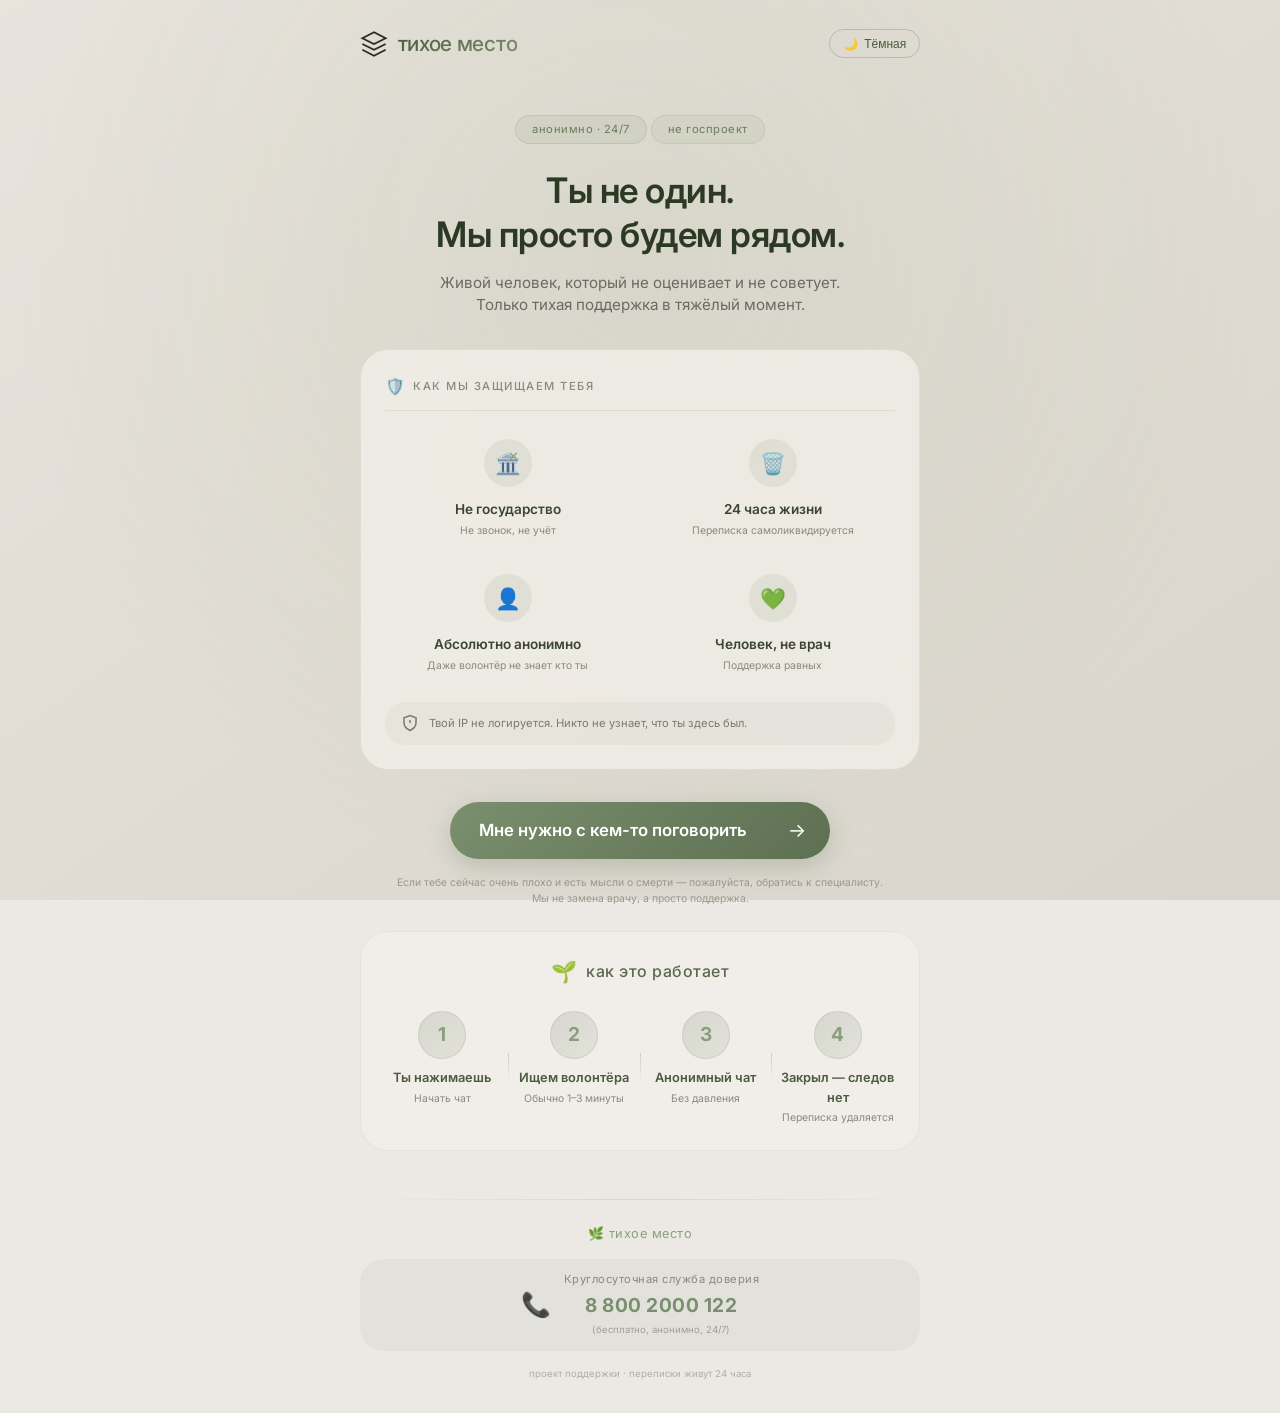
==== commit d290eab1: "style: убрал крест из надписи не госпроект, убрал дублирование в шапке" ====
--- a/index.html
+++ b/index.html
@@ -25,22 +25,19 @@
         </div>
         <span class="logo-text">тихое место</span>
       </div>
-      <div style="display: flex; gap: 0.5rem; align-items: center;">
-        <button id="themeToggle" class="theme-toggle">
-          <span class="theme-icon">🌙</span>
-          <span class="theme-text">Тёмная</span>
-        </button>
-        <div class="trust-badge">
-          <span class="badge-dot"></span>
-          <span>не госпроект</span>
-        </div>
-      </div>
+      <button id="themeToggle" class="theme-toggle">
+        <span class="theme-icon">🌙</span>
+        <span class="theme-text">Тёмная</span>
+      </button>
     </header>
 
     <main class="main">
       <div class="hero animate-fade-up">
         <div class="hero-badge">
           <span>анонимно · 24/7</span>
+        </div>
+        <div class="hero-badge secondary-badge">
+          <span>не госпроект</span>
         </div>
         <h1 class="hero-title">
           Ты не один.
--- a/style.css
+++ b/style.css
@@ -1200,4 +1200,19 @@
     opacity: 1;
     transform: translateY(0);
   }
+}
+
+.secondary-badge {
+  margin-top: 0.5rem;
+  background: rgba(122, 143, 110, 0.08) !important;
+  border-color: rgba(122, 143, 110, 0.15) !important;
+}
+
+body.dark-theme .secondary-badge {
+  background: rgba(93, 122, 173, 0.08) !important;
+  border-color: rgba(93, 122, 173, 0.15) !important;
+}
+
+.hero-badge {
+  transition: all 0.2s ease;
 }
